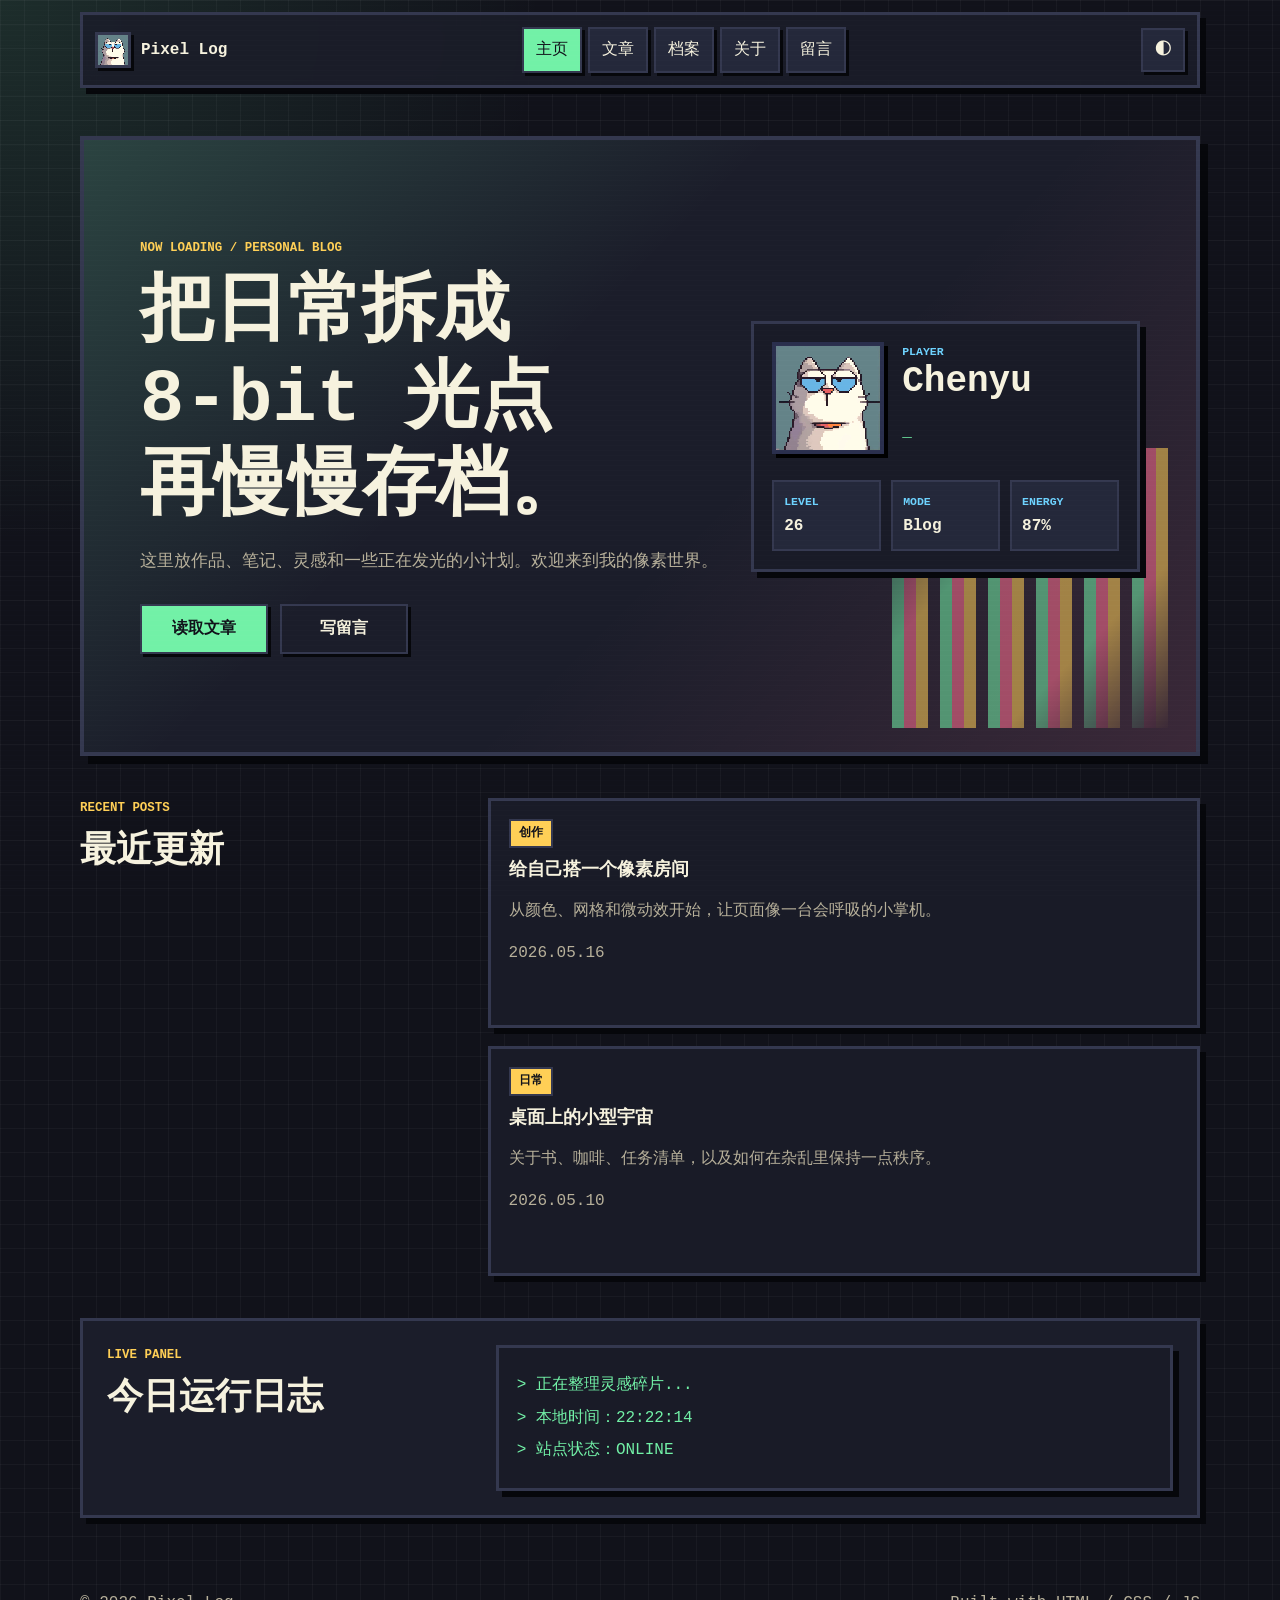
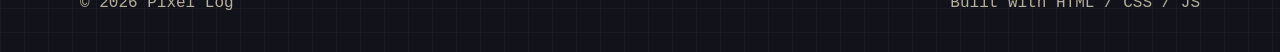
==== index.html @ 26601e98 "Initial pixel blog" ====
<!doctype html>
<html lang="zh-CN">
  <head>
    <meta charset="utf-8">
    <meta name="viewport" content="width=device-width, initial-scale=1">
    <title>Pixel Log | 个人博客</title>
    <meta name="description" content="一个像素风个人博客，记录日常、作品和碎片想法。">
    <link rel="icon" type="image/jpeg" href="assets/img/my.jpg">
    <link rel="apple-touch-icon" href="assets/img/my.jpg">
    <link rel="stylesheet" href="assets/css/style.css">
  </head>
  <body data-page="home">
    <div class="scanline" aria-hidden="true"></div>
    <header class="site-header">
      <a class="brand" href="index.html" aria-label="回到首页">
        <span class="brand-icon"><img src="assets/img/my.jpg" alt=""></span>
        <span>Pixel Log</span>
      </a>
      <nav class="main-nav" aria-label="主导航">
        <a href="index.html">主页</a>
        <a href="posts.html">文章</a>
        <a href="archive.html">档案</a>
        <a href="about.html">关于</a>
        <a href="guestbook.html">留言</a>
      </nav>
      <button class="icon-button" type="button" data-theme-toggle aria-label="切换主题" title="切换主题">◐</button>
    </header>

    <main>
      <section class="hero">
        <div class="pixel-grid" aria-hidden="true"></div>
        <div class="hero-copy">
          <p class="eyebrow">NOW LOADING / PERSONAL BLOG</p>
          <h1>把日常拆成<br><span class="no-break">8-bit 光点</span><br>再慢慢存档。</h1>
          <p class="lead">这里放作品、笔记、灵感和一些正在发光的小计划。欢迎来到我的像素世界。</p>
          <div class="hero-actions">
            <a class="button primary" href="posts.html">读取文章</a>
            <a class="button ghost" href="guestbook.html">写留言</a>
          </div>
        </div>
        <aside class="profile-terminal" aria-label="个人状态卡">
          <img class="avatar pixel-avatar" src="assets/img/my.jpg" alt="个人头像">
          <div>
            <p class="terminal-label">PLAYER</p>
            <h2>Chenyu</h2>
            <p class="typing" data-typing="写代码 / 做页面 / 记录生活 / 收集灵感"></p>
          </div>
          <dl class="status-grid">
            <div>
              <dt>LEVEL</dt>
              <dd>26</dd>
            </div>
            <div>
              <dt>MODE</dt>
              <dd>Blog</dd>
            </div>
            <div>
              <dt>ENERGY</dt>
              <dd><span data-energy>87</span>%</dd>
            </div>
          </dl>
        </aside>
      </section>

      <section class="section two-col">
        <div>
          <p class="eyebrow">RECENT POSTS</p>
          <h2>最近更新</h2>
        </div>
        <div class="post-list compact-list">
          <article class="post-card">
            <span class="post-tag">创作</span>
            <h3><a href="post-pixel-room.html">给自己搭一个像素房间</a></h3>
            <p>从颜色、网格和微动效开始，让页面像一台会呼吸的小掌机。</p>
            <time datetime="2026-05-16">2026.05.16</time>
          </article>
          <article class="post-card">
            <span class="post-tag">日常</span>
            <h3><a href="post-desk-notes.html">桌面上的小型宇宙</a></h3>
            <p>关于书、咖啡、任务清单，以及如何在杂乱里保持一点秩序。</p>
            <time datetime="2026-05-10">2026.05.10</time>
          </article>
        </div>
      </section>

      <section class="section console-strip">
        <div>
          <p class="eyebrow">LIVE PANEL</p>
          <h2>今日运行日志</h2>
        </div>
        <div class="console-box" aria-live="polite">
          <p><span>&gt;</span> <span data-rotator>正在整理灵感碎片...</span></p>
          <p><span>&gt;</span> 本地时间：<span data-clock>--:--:--</span></p>
          <p><span>&gt;</span> 站点状态：ONLINE</p>
        </div>
      </section>
    </main>

    <footer class="site-footer">
      <span>© 2026 Pixel Log</span>
      <span>Built with HTML / CSS / JS</span>
    </footer>

    <script src="assets/js/main.js" defer></script>
  </body>
</html>
---- assets/css/style.css ----
:root {
  color-scheme: dark;
  --bg: #11121a;
  --panel: #1b1d2a;
  --panel-2: #24283a;
  --text: #f6f2de;
  --muted: #b7b09a;
  --line: #34384f;
  --accent: #72f1a7;
  --accent-2: #ffcf56;
  --accent-3: #ff6f91;
  --accent-4: #6ed3ff;
  --shadow: #06070b;
  --max: 1120px;
}

:root[data-theme="light"] {
  color-scheme: light;
  --bg: #f5f0df;
  --panel: #fff8df;
  --panel-2: #ece4c7;
  --text: #17171f;
  --muted: #5d5a50;
  --line: #292c3d;
  --accent: #168f58;
  --accent-2: #c77b10;
  --accent-3: #d93f63;
  --accent-4: #1677a6;
  --shadow: #c8bd98;
}

* {
  box-sizing: border-box;
}

html {
  scroll-behavior: smooth;
}

body {
  min-height: 100vh;
  margin: 0;
  color: var(--text);
  font-family: "Courier New", "PingFang SC", "Microsoft YaHei", monospace;
  line-height: 1.65;
  background:
    linear-gradient(90deg, rgba(255, 255, 255, 0.035) 1px, transparent 1px),
    linear-gradient(rgba(255, 255, 255, 0.035) 1px, transparent 1px),
    radial-gradient(circle at top left, rgba(114, 241, 167, 0.12), transparent 34rem),
    var(--bg);
  background-size: 24px 24px, 24px 24px, auto, auto;
}

a {
  color: inherit;
  text-decoration: none;
}

a:hover {
  color: var(--accent);
}

img {
  display: block;
  max-width: 100%;
}

button,
input,
textarea {
  font: inherit;
}

::selection {
  color: #11121a;
  background: var(--accent);
}

.scanline {
  position: fixed;
  inset: 0;
  z-index: 20;
  pointer-events: none;
  background: repeating-linear-gradient(
    to bottom,
    rgba(255, 255, 255, 0.035),
    rgba(255, 255, 255, 0.035) 1px,
    transparent 1px,
    transparent 5px
  );
  mix-blend-mode: soft-light;
}

.site-header,
.site-footer,
main {
  width: min(var(--max), calc(100% - 32px));
  margin-inline: auto;
}

.site-header {
  position: sticky;
  top: 12px;
  z-index: 10;
  display: grid;
  grid-template-columns: auto 1fr auto;
  gap: 16px;
  align-items: center;
  min-height: 72px;
  margin-top: 12px;
  padding: 12px;
  border: 3px solid var(--line);
  background: color-mix(in srgb, var(--panel) 90%, transparent);
  box-shadow: 6px 6px 0 var(--shadow);
  backdrop-filter: blur(10px);
}

.brand,
.main-nav,
.hero-actions,
.tag-filters,
.site-footer {
  display: flex;
  align-items: center;
}

.brand {
  gap: 10px;
  font-weight: 900;
  letter-spacing: 0;
}

.brand-icon {
  width: 36px;
  height: 36px;
  overflow: hidden;
  border: 3px solid var(--line);
  background: var(--accent-2);
  box-shadow: 3px 3px 0 var(--shadow);
}

.brand-icon img,
.pixel-avatar {
  width: 100%;
  height: 100%;
  object-fit: cover;
  image-rendering: pixelated;
  filter: saturate(1.15) contrast(1.12);
}

.main-nav {
  justify-content: center;
  gap: 6px;
  flex-wrap: wrap;
}

.main-nav a,
.chip,
.button,
.icon-button,
.link-button {
  min-height: 40px;
  border: 2px solid var(--line);
  color: var(--text);
  background: var(--panel-2);
  box-shadow: 3px 3px 0 var(--shadow);
  cursor: pointer;
  transition: transform 120ms ease, box-shadow 120ms ease, background 120ms ease;
}

.main-nav a {
  display: inline-flex;
  align-items: center;
  padding: 8px 12px;
}

.main-nav a.is-active,
.chip.is-active {
  color: #11121a;
  background: var(--accent);
}

.main-nav a:hover,
.button:hover,
.icon-button:hover,
.chip:hover,
.link-button:hover {
  transform: translate(2px, 2px);
  box-shadow: 1px 1px 0 var(--shadow);
}

.icon-button {
  width: 44px;
  height: 44px;
  padding: 0;
  font-weight: 900;
}

main {
  padding-block: 48px;
}

.hero {
  position: relative;
  display: grid;
  grid-template-columns: minmax(0, 1.2fr) minmax(280px, 0.8fr);
  gap: 28px;
  align-items: stretch;
  min-height: min(620px, calc(100vh - 220px));
  padding: clamp(28px, 5vw, 56px);
  overflow: hidden;
  border: 4px solid var(--line);
  background:
    linear-gradient(135deg, rgba(114, 241, 167, 0.18), transparent 40%),
    linear-gradient(315deg, rgba(255, 111, 145, 0.14), transparent 42%),
    var(--panel);
  box-shadow: 8px 8px 0 var(--shadow);
}

.pixel-grid {
  position: absolute;
  inset: auto 24px 24px auto;
  width: min(280px, 40vw);
  aspect-ratio: 1;
  opacity: 0.55;
  background:
    linear-gradient(90deg, var(--accent) 12px, transparent 12px) 0 0 / 48px 48px,
    linear-gradient(90deg, var(--accent-2) 12px, transparent 12px) 24px 24px / 48px 48px,
    linear-gradient(90deg, var(--accent-3) 12px, transparent 12px) 12px 12px / 48px 48px;
  mask-image: linear-gradient(135deg, transparent, #000 35%, #000 70%, transparent);
}

.hero-copy,
.profile-terminal,
.page-title,
.article,
.article-comments,
.player-card,
.about-copy,
.guestbook,
.toolbar,
.console-strip {
  position: relative;
  z-index: 1;
}

.hero-copy {
  align-self: center;
}

.eyebrow {
  margin: 0 0 12px;
  color: var(--accent-2);
  font-size: 0.78rem;
  font-weight: 900;
  letter-spacing: 0;
  text-transform: uppercase;
}

h1,
h2,
h3,
p {
  overflow-wrap: anywhere;
}

h1,
h2,
h3 {
  margin: 0;
  line-height: 1.18;
}

h1 {
  max-width: 12ch;
  font-size: clamp(2.25rem, 6.5vw, 4.6rem);
}

.page-title h1,
.article h1 {
  max-width: 16ch;
}

h2 {
  font-size: clamp(1.5rem, 3vw, 2.25rem);
}

h3 {
  font-size: 1.15rem;
}

.lead,
.page-title p,
.article > p,
.about-copy p {
  color: var(--muted);
  font-size: 1.05rem;
}

.no-break {
  white-space: nowrap;
}

.hero-actions {
  gap: 12px;
  flex-wrap: wrap;
  margin-top: 28px;
}

.button {
  display: inline-flex;
  align-items: center;
  justify-content: center;
  min-width: 128px;
  padding: 10px 16px;
  font-weight: 900;
}

.button.primary {
  color: #11121a;
  background: var(--accent);
}

.button.ghost {
  background: transparent;
}

.profile-terminal,
.player-card,
.about-copy,
.article,
.article-comments,
.message-form,
.message-item,
.post-card,
.console-box,
.toolbar,
.guestbook {
  border: 3px solid var(--line);
  background: color-mix(in srgb, var(--panel) 94%, black);
  box-shadow: 6px 6px 0 var(--shadow);
}

.profile-terminal {
  display: grid;
  grid-template-columns: 112px 1fr;
  gap: 18px;
  align-self: center;
  padding: 18px;
}

.avatar {
  width: 112px;
  height: 112px;
  border: 4px solid var(--line);
  background: var(--accent-2);
  box-shadow: 4px 4px 0 var(--shadow);
}

.avatar.large {
  width: 160px;
  height: 160px;
  margin-inline: auto;
}

.terminal-label,
.status-grid dt,
.search-box span,
.message-form span {
  margin: 0;
  color: var(--accent-4);
  font-size: 0.72rem;
  font-weight: 900;
  text-transform: uppercase;
}

.typing::after {
  content: "_";
  color: var(--accent);
  animation: blink 1s steps(2, end) infinite;
}

.status-grid {
  grid-column: 1 / -1;
  display: grid;
  grid-template-columns: repeat(3, 1fr);
  gap: 10px;
  margin: 0;
}

.status-grid div {
  padding: 10px;
  border: 2px solid var(--line);
  background: var(--panel-2);
}

.status-grid dd {
  margin: 2px 0 0;
  font-weight: 900;
}

.section {
  margin-top: 42px;
}

.two-col,
.console-strip,
.about-layout,
.guestbook {
  display: grid;
  grid-template-columns: minmax(220px, 0.7fr) minmax(0, 1.3fr);
  gap: 24px;
}

.post-list,
.post-grid {
  display: grid;
  gap: 18px;
}

.post-grid {
  grid-template-columns: repeat(3, minmax(0, 1fr));
}

.post-card {
  min-height: 230px;
  padding: 18px;
}

.post-card h2,
.post-card h3 {
  margin-block: 12px;
}

.post-card p,
.post-card time,
.article-meta {
  color: var(--muted);
}

.post-tag {
  display: inline-flex;
  min-height: 28px;
  align-items: center;
  padding: 2px 8px;
  border: 2px solid var(--line);
  color: #11121a;
  background: var(--accent-2);
  font-size: 0.78rem;
  font-weight: 900;
}

.console-strip {
  align-items: start;
  padding: 24px;
  border: 3px solid var(--line);
  background: var(--panel);
  box-shadow: 6px 6px 0 var(--shadow);
}

.console-box {
  padding: 18px;
  color: var(--accent);
}

.console-box p {
  margin: 6px 0;
}

.page-title {
  margin-bottom: 28px;
}

.page-title h1 {
  margin-bottom: 12px;
}

.toolbar {
  display: grid;
  grid-template-columns: minmax(220px, 1fr) auto;
  gap: 16px;
  align-items: end;
  margin-bottom: 24px;
  padding: 16px;
}

.search-box,
.message-form label {
  display: grid;
  gap: 8px;
}

input,
textarea {
  width: 100%;
  border: 2px solid var(--line);
  color: var(--text);
  background: var(--bg);
  outline: 0;
}

input {
  min-height: 44px;
  padding: 10px 12px;
}

textarea {
  min-height: 132px;
  resize: vertical;
  padding: 12px;
}

input:focus,
textarea:focus {
  border-color: var(--accent);
  box-shadow: 0 0 0 3px color-mix(in srgb, var(--accent) 30%, transparent);
}

.tag-filters {
  gap: 10px;
  flex-wrap: wrap;
}

.chip {
  min-width: 64px;
  padding: 8px 12px;
  font-weight: 900;
}

.empty-state {
  padding: 18px;
  border: 3px dashed var(--line);
  color: var(--muted);
}

.timeline {
  display: grid;
  gap: 18px;
}

.timeline article {
  position: relative;
  padding: 18px 18px 18px 34px;
  border-left: 6px solid var(--accent);
  background: color-mix(in srgb, var(--panel) 92%, transparent);
  box-shadow: 5px 5px 0 var(--shadow);
}

.timeline article::before {
  content: "";
  position: absolute;
  left: -14px;
  top: 24px;
  width: 18px;
  height: 18px;
  border: 3px solid var(--line);
  background: var(--accent-3);
}

.timeline time {
  color: var(--accent-2);
  font-weight: 900;
}

.progress-track {
  position: sticky;
  top: 98px;
  z-index: 5;
  height: 10px;
  margin-bottom: 24px;
  border: 2px solid var(--line);
  background: var(--panel-2);
}

.progress-track span {
  display: block;
  width: 0;
  height: 100%;
  background: linear-gradient(90deg, var(--accent), var(--accent-2), var(--accent-3));
}

.about-layout {
  align-items: start;
}

.player-card,
.about-copy {
  padding: 24px;
}

.player-card {
  text-align: center;
}

.meter {
  height: 18px;
  margin-top: 20px;
  border: 2px solid var(--line);
  background: var(--bg);
}

.meter span {
  display: block;
  height: 100%;
  background: repeating-linear-gradient(90deg, var(--accent), var(--accent) 12px, var(--accent-2) 12px, var(--accent-2) 24px);
}

.inventory {
  display: grid;
  gap: 12px;
  margin: 24px 0;
}

.inventory div {
  display: grid;
  grid-template-columns: 92px 1fr;
  gap: 12px;
  padding: 12px;
  border: 2px solid var(--line);
  background: var(--panel-2);
}

.inventory strong {
  color: var(--accent);
}

.guestbook {
  align-items: start;
  padding: 18px;
}

.message-form {
  display: grid;
  gap: 14px;
  padding: 18px;
}

.message-form.small {
  margin-bottom: 18px;
}

.message-list {
  display: grid;
  gap: 12px;
}

.message-item {
  padding: 14px;
}

.message-item strong {
  color: var(--accent);
}

.message-item time {
  display: block;
  color: var(--muted);
  font-size: 0.78rem;
}

.article-shell {
  max-width: 820px;
}

.article,
.article-comments {
  padding: clamp(20px, 4vw, 36px);
}

.article h1 {
  margin-bottom: 10px;
  font-size: clamp(2rem, 5vw, 4.25rem);
}

.article h2 {
  margin-top: 32px;
}

.article code {
  padding: 2px 6px;
  border: 1px solid var(--line);
  color: var(--accent);
  background: var(--bg);
}

.article-comments {
  margin-top: 28px;
}

.site-footer {
  justify-content: space-between;
  gap: 16px;
  flex-wrap: wrap;
  padding-block: 24px 36px;
  color: var(--muted);
}

.link-button {
  min-height: auto;
  padding: 0;
  border: 0;
  color: inherit;
  background: transparent;
  box-shadow: none;
}

.pixel-spark {
  position: fixed;
  z-index: 15;
  width: 8px;
  height: 8px;
  pointer-events: none;
  background: var(--accent);
  animation: spark 620ms steps(4, end) forwards;
}

@keyframes blink {
  50% {
    opacity: 0;
  }
}

@keyframes spark {
  to {
    opacity: 0;
    transform: translateY(-20px) scale(0.2);
  }
}

@media (max-width: 900px) {
  .site-header,
  .hero,
  .two-col,
  .console-strip,
  .about-layout,
  .guestbook,
  .toolbar {
    grid-template-columns: 1fr;
  }

  .site-header {
    position: static;
  }

  .main-nav {
    justify-content: start;
  }

  .post-grid {
    grid-template-columns: 1fr;
  }

  .profile-terminal {
    grid-template-columns: 88px 1fr;
  }

  .avatar {
    width: 88px;
    height: 88px;
  }
}

@media (max-width: 560px) {
  .site-header,
  .site-footer,
  main {
    width: min(100% - 20px, var(--max));
  }

  .hero {
    min-height: auto;
    padding: 22px;
  }

  .main-nav a {
    flex: 1 1 calc(33.333% - 6px);
    justify-content: center;
    padding-inline: 8px;
  }

  .hero-actions .button {
    width: 100%;
  }

  .status-grid {
    grid-template-columns: 1fr;
  }

  .profile-terminal {
    grid-template-columns: 1fr;
  }

  .inventory div {
    grid-template-columns: 1fr;
  }
}

@media (prefers-reduced-motion: reduce) {
  *,
  *::before,
  *::after {
    scroll-behavior: auto !important;
    animation-duration: 1ms !important;
    transition-duration: 1ms !important;
  }
}
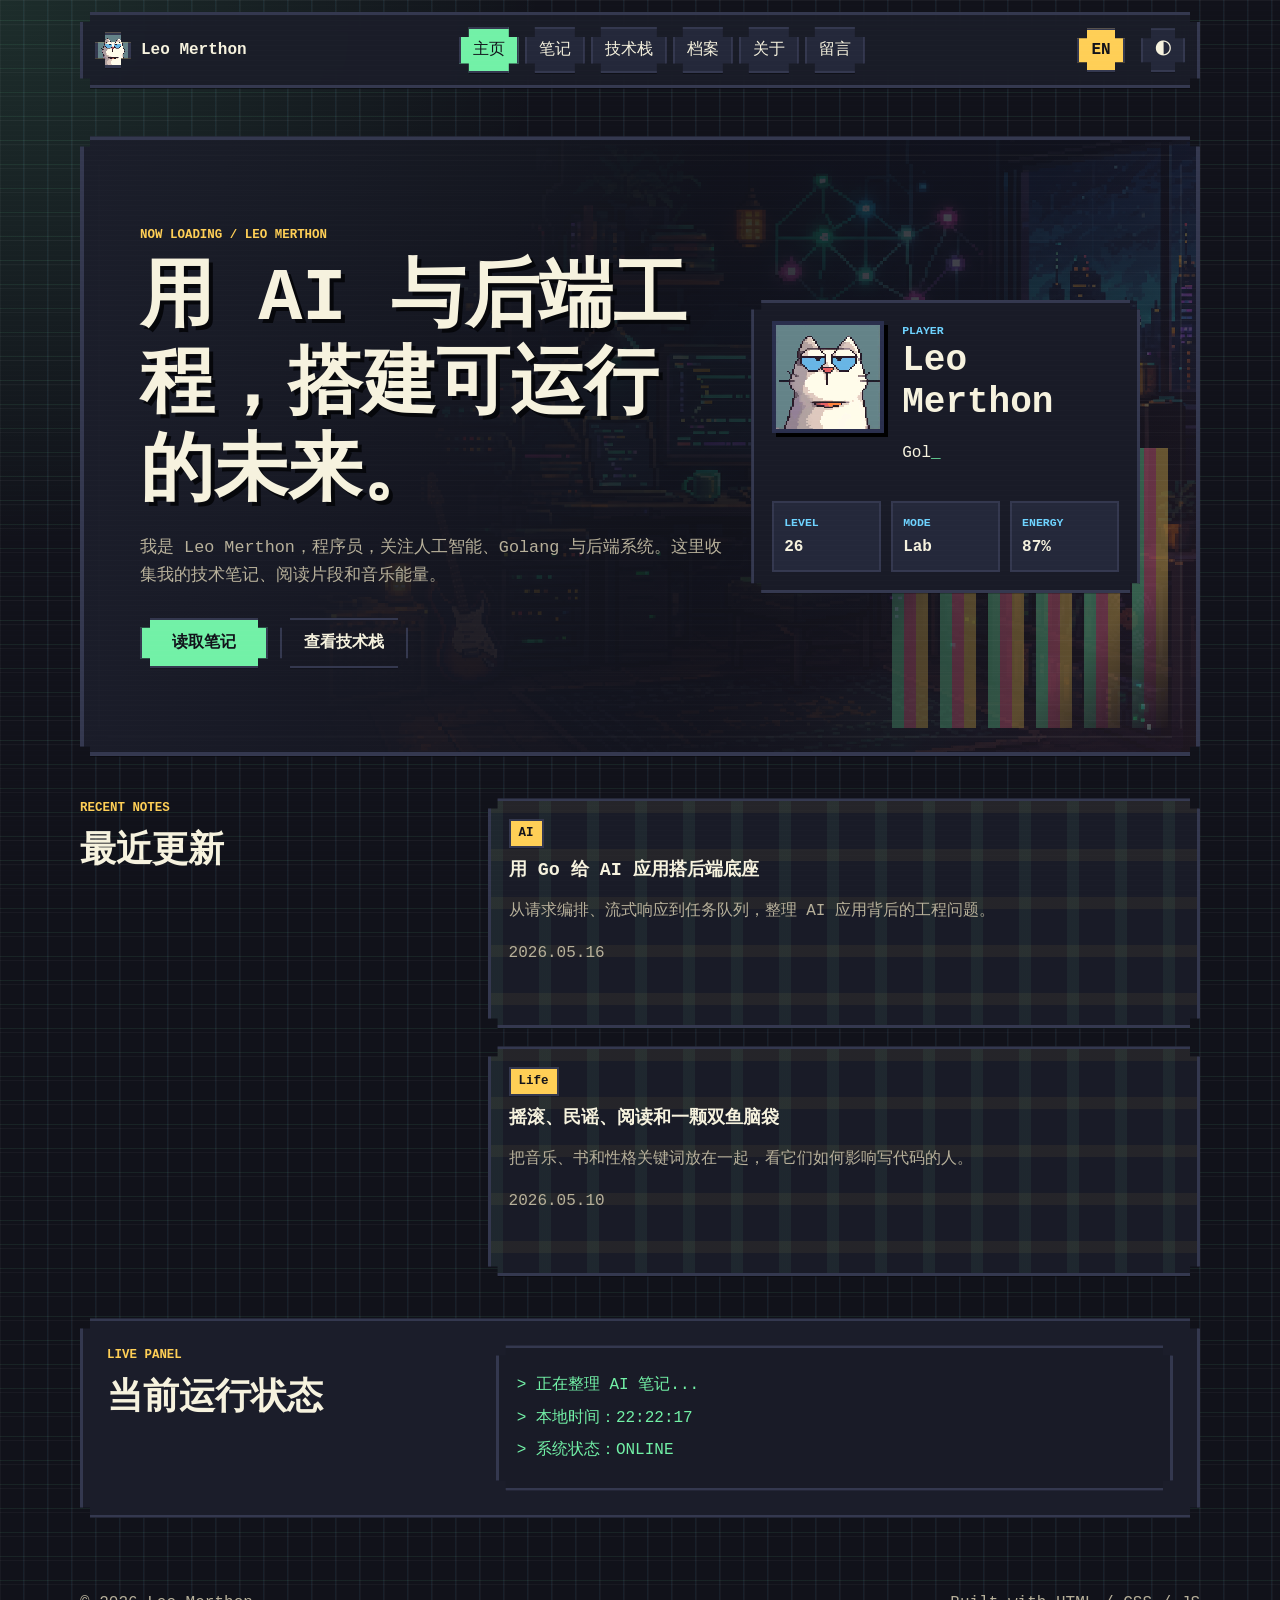
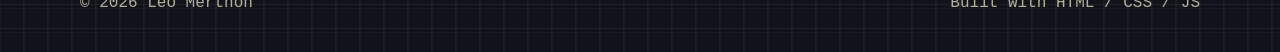
==== commit 7add0ffe: "Refine Leo Merthon pixel site" ====
--- a/index.html
+++ b/index.html
@@ -3,8 +3,8 @@
   <head>
     <meta charset="utf-8">
     <meta name="viewport" content="width=device-width, initial-scale=1">
-    <title>Pixel Log | 个人博客</title>
-    <meta name="description" content="一个像素风个人博客，记录日常、作品和碎片想法。">
+    <title>Leo Merthon | AI Backend Engineer</title>
+    <meta name="description" content="Leo Merthon 的像素风个人网站，记录 AI、Golang、后端工程、阅读和音乐。">
     <link rel="icon" type="image/jpeg" href="assets/img/my.jpg">
     <link rel="apple-touch-icon" href="assets/img/my.jpg">
     <link rel="stylesheet" href="assets/css/style.css">
@@ -14,36 +14,39 @@
     <header class="site-header">
       <a class="brand" href="index.html" aria-label="回到首页">
         <span class="brand-icon"><img src="assets/img/my.jpg" alt=""></span>
-        <span>Pixel Log</span>
+        <span>Leo Merthon</span>
       </a>
       <nav class="main-nav" aria-label="主导航">
-        <a href="index.html">主页</a>
-        <a href="posts.html">文章</a>
-        <a href="archive.html">档案</a>
-        <a href="about.html">关于</a>
-        <a href="guestbook.html">留言</a>
+        <a href="index.html" data-i18n="nav.home">主页</a>
+        <a href="posts.html" data-i18n="nav.notes">笔记</a>
+        <a href="stack.html" data-i18n="nav.stack">技术栈</a>
+        <a href="archive.html" data-i18n="nav.archive">档案</a>
+        <a href="about.html" data-i18n="nav.about">关于</a>
+        <a href="guestbook.html" data-i18n="nav.guestbook">留言</a>
       </nav>
+      <button class="lang-button" type="button" data-lang-toggle aria-label="Switch language">EN</button>
       <button class="icon-button" type="button" data-theme-toggle aria-label="切换主题" title="切换主题">◐</button>
     </header>
 
     <main>
       <section class="hero">
+        <img class="hero-art" src="assets/img/leo-pixel-lab.png" alt="" aria-hidden="true">
         <div class="pixel-grid" aria-hidden="true"></div>
         <div class="hero-copy">
-          <p class="eyebrow">NOW LOADING / PERSONAL BLOG</p>
-          <h1>把日常拆成<br><span class="no-break">8-bit 光点</span><br>再慢慢存档。</h1>
-          <p class="lead">这里放作品、笔记、灵感和一些正在发光的小计划。欢迎来到我的像素世界。</p>
+          <p class="eyebrow" data-i18n="home.eyebrow">NOW LOADING / LEO MERTHON</p>
+          <h1 data-i18n="home.title">用 AI 与后端工程，搭建可运行的未来。</h1>
+          <p class="lead" data-i18n="home.lead">我是 Leo Merthon，程序员，关注人工智能、Golang 与后端系统。这里收集我的技术笔记、阅读片段和音乐能量。</p>
           <div class="hero-actions">
-            <a class="button primary" href="posts.html">读取文章</a>
-            <a class="button ghost" href="guestbook.html">写留言</a>
+            <a class="button primary" href="posts.html" data-i18n="home.ctaNotes">读取笔记</a>
+            <a class="button ghost" href="stack.html" data-i18n="home.ctaStack">查看技术栈</a>
           </div>
         </div>
         <aside class="profile-terminal" aria-label="个人状态卡">
           <img class="avatar pixel-avatar" src="assets/img/my.jpg" alt="个人头像">
           <div>
-            <p class="terminal-label">PLAYER</p>
-            <h2>Chenyu</h2>
-            <p class="typing" data-typing="写代码 / 做页面 / 记录生活 / 收集灵感"></p>
+            <p class="terminal-label" data-i18n="home.player">PLAYER</p>
+            <h2>Leo Merthon</h2>
+            <p class="typing" data-typing="AI Engineering / Golang / Backend Systems / Rock & Folk" data-i18n-typing="home.typing"></p>
           </div>
           <dl class="status-grid">
             <div>
@@ -52,7 +55,7 @@
             </div>
             <div>
               <dt>MODE</dt>
-              <dd>Blog</dd>
+              <dd>Lab</dd>
             </div>
             <div>
               <dt>ENERGY</dt>
@@ -64,20 +67,20 @@
 
       <section class="section two-col">
         <div>
-          <p class="eyebrow">RECENT POSTS</p>
-          <h2>最近更新</h2>
+          <p class="eyebrow" data-i18n="home.recentEyebrow">RECENT NOTES</p>
+          <h2 data-i18n="home.recentTitle">最近更新</h2>
         </div>
         <div class="post-list compact-list">
           <article class="post-card">
-            <span class="post-tag">创作</span>
-            <h3><a href="post-pixel-room.html">给自己搭一个像素房间</a></h3>
-            <p>从颜色、网格和微动效开始，让页面像一台会呼吸的小掌机。</p>
+            <span class="post-tag" data-i18n="tag.ai">AI</span>
+            <h3><a href="post-pixel-room.html" data-i18n="post.ai.title">用 Go 给 AI 应用搭后端底座</a></h3>
+            <p data-i18n="post.ai.excerpt">从请求编排、流式响应到任务队列，整理 AI 应用背后的工程问题。</p>
             <time datetime="2026-05-16">2026.05.16</time>
           </article>
           <article class="post-card">
-            <span class="post-tag">日常</span>
-            <h3><a href="post-desk-notes.html">桌面上的小型宇宙</a></h3>
-            <p>关于书、咖啡、任务清单，以及如何在杂乱里保持一点秩序。</p>
+            <span class="post-tag" data-i18n="tag.life">Life</span>
+            <h3><a href="post-desk-notes.html" data-i18n="post.life.title">摇滚、民谣、阅读和一颗双鱼脑袋</a></h3>
+            <p data-i18n="post.life.excerpt">把音乐、书和性格关键词放在一起，看它们如何影响写代码的人。</p>
             <time datetime="2026-05-10">2026.05.10</time>
           </article>
         </div>
@@ -85,19 +88,19 @@
 
       <section class="section console-strip">
         <div>
-          <p class="eyebrow">LIVE PANEL</p>
-          <h2>今日运行日志</h2>
+          <p class="eyebrow" data-i18n="home.liveEyebrow">LIVE PANEL</p>
+          <h2 data-i18n="home.liveTitle">当前运行状态</h2>
         </div>
         <div class="console-box" aria-live="polite">
-          <p><span>&gt;</span> <span data-rotator>正在整理灵感碎片...</span></p>
-          <p><span>&gt;</span> 本地时间：<span data-clock>--:--:--</span></p>
-          <p><span>&gt;</span> 站点状态：ONLINE</p>
+          <p><span>&gt;</span> <span data-rotator data-i18n-rotator="home.rotator">正在整理 AI 笔记...</span></p>
+          <p><span>&gt;</span> <span data-i18n="home.localTime">本地时间</span>：<span data-clock>--:--:--</span></p>
+          <p><span>&gt;</span> <span data-i18n="home.siteStatus">系统状态：ONLINE</span></p>
         </div>
       </section>
     </main>
 
     <footer class="site-footer">
-      <span>© 2026 Pixel Log</span>
+      <span>© 2026 Leo Merthon</span>
       <span>Built with HTML / CSS / JS</span>
     </footer>
 
--- a/assets/css/style.css
+++ b/assets/css/style.css
@@ -12,6 +12,7 @@
   --accent-4: #6ed3ff;
   --shadow: #06070b;
   --max: 1120px;
+  --pixel-cut: polygon(0 10px, 10px 10px, 10px 0, calc(100% - 10px) 0, calc(100% - 10px) 10px, 100% 10px, 100% calc(100% - 10px), calc(100% - 10px) calc(100% - 10px), calc(100% - 10px) 100%, 10px 100%, 10px calc(100% - 10px), 0 calc(100% - 10px));
 }
 
 :root[data-theme="light"] {
@@ -44,11 +45,13 @@
   font-family: "Courier New", "PingFang SC", "Microsoft YaHei", monospace;
   line-height: 1.65;
   background:
+    repeating-linear-gradient(0deg, transparent 0 23px, rgba(114, 241, 167, 0.08) 23px 24px),
+    repeating-linear-gradient(90deg, transparent 0 23px, rgba(110, 211, 255, 0.07) 23px 24px),
     linear-gradient(90deg, rgba(255, 255, 255, 0.035) 1px, transparent 1px),
     linear-gradient(rgba(255, 255, 255, 0.035) 1px, transparent 1px),
     radial-gradient(circle at top left, rgba(114, 241, 167, 0.12), transparent 34rem),
     var(--bg);
-  background-size: 24px 24px, 24px 24px, auto, auto;
+  background-size: auto, auto, 24px 24px, 24px 24px, auto, auto;
 }
 
 a {
@@ -103,7 +106,7 @@
   top: 12px;
   z-index: 10;
   display: grid;
-  grid-template-columns: auto 1fr auto;
+  grid-template-columns: auto 1fr auto auto;
   gap: 16px;
   align-items: center;
   min-height: 72px;
@@ -113,6 +116,7 @@
   background: color-mix(in srgb, var(--panel) 90%, transparent);
   box-shadow: 6px 6px 0 var(--shadow);
   backdrop-filter: blur(10px);
+  clip-path: var(--pixel-cut);
 }
 
 .brand,
@@ -137,6 +141,7 @@
   border: 3px solid var(--line);
   background: var(--accent-2);
   box-shadow: 3px 3px 0 var(--shadow);
+  clip-path: var(--pixel-cut);
 }
 
 .brand-icon img,
@@ -158,6 +163,7 @@
 .chip,
 .button,
 .icon-button,
+.lang-button,
 .link-button {
   min-height: 40px;
   border: 2px solid var(--line);
@@ -166,6 +172,7 @@
   box-shadow: 3px 3px 0 var(--shadow);
   cursor: pointer;
   transition: transform 120ms ease, box-shadow 120ms ease, background 120ms ease;
+  clip-path: var(--pixel-cut);
 }
 
 .main-nav a {
@@ -193,6 +200,15 @@
   width: 44px;
   height: 44px;
   padding: 0;
+  font-weight: 900;
+}
+
+.lang-button {
+  min-width: 48px;
+  height: 44px;
+  padding: 0 10px;
+  color: #11121a;
+  background: var(--accent-2);
   font-weight: 900;
 }
 
@@ -215,6 +231,40 @@
     linear-gradient(315deg, rgba(255, 111, 145, 0.14), transparent 42%),
     var(--panel);
   box-shadow: 8px 8px 0 var(--shadow);
+  clip-path: var(--pixel-cut);
+}
+
+.hero::before {
+  content: "";
+  position: absolute;
+  inset: 14px;
+  z-index: 0;
+  border: 2px solid rgba(246, 242, 222, 0.12);
+  pointer-events: none;
+  clip-path: var(--pixel-cut);
+}
+
+.hero-art {
+  position: absolute;
+  inset: 0;
+  z-index: 0;
+  width: 100%;
+  height: 100%;
+  object-fit: cover;
+  image-rendering: pixelated;
+  opacity: 0.38;
+  filter: saturate(1.15) contrast(1.08);
+}
+
+.hero::after {
+  content: "";
+  position: absolute;
+  inset: 0;
+  z-index: 0;
+  background:
+    linear-gradient(90deg, color-mix(in srgb, var(--panel) 94%, transparent), rgba(17, 18, 26, 0.7) 55%, rgba(17, 18, 26, 0.35)),
+    repeating-linear-gradient(0deg, transparent 0 15px, rgba(255, 255, 255, 0.045) 15px 16px);
+  pointer-events: none;
 }
 
 .pixel-grid {
@@ -241,7 +291,7 @@
 .toolbar,
 .console-strip {
   position: relative;
-  z-index: 1;
+  z-index: 2;
 }
 
 .hero-copy {
@@ -272,8 +322,14 @@
 }
 
 h1 {
-  max-width: 12ch;
+  max-width: 13ch;
   font-size: clamp(2.25rem, 6.5vw, 4.6rem);
+  text-shadow: 4px 4px 0 var(--shadow);
+}
+
+html[lang="en"] h1 {
+  max-width: 17ch;
+  font-size: clamp(2rem, 5vw, 3.75rem);
 }
 
 .page-title h1,
@@ -335,10 +391,12 @@
 .post-card,
 .console-box,
 .toolbar,
-.guestbook {
+.guestbook,
+.skill-card {
   border: 3px solid var(--line);
   background: color-mix(in srgb, var(--panel) 94%, black);
   box-shadow: 6px 6px 0 var(--shadow);
+  clip-path: var(--pixel-cut);
 }
 
 .profile-terminal {
@@ -425,6 +483,10 @@
 .post-card {
   min-height: 230px;
   padding: 18px;
+  background-image:
+    linear-gradient(90deg, rgba(114, 241, 167, 0.06) 12px, transparent 12px),
+    linear-gradient(rgba(255, 207, 86, 0.05) 12px, transparent 12px);
+  background-size: 48px 48px;
 }
 
 .post-card h2,
@@ -456,6 +518,7 @@
   border: 3px solid var(--line);
   background: var(--panel);
   box-shadow: 6px 6px 0 var(--shadow);
+  clip-path: var(--pixel-cut);
 }
 
 .console-box {
@@ -544,6 +607,7 @@
   border-left: 6px solid var(--accent);
   background: color-mix(in srgb, var(--panel) 92%, transparent);
   box-shadow: 5px 5px 0 var(--shadow);
+  clip-path: var(--pixel-cut);
 }
 
 .timeline article::before {
@@ -629,6 +693,36 @@
   padding: 18px;
 }
 
+.skill-grid {
+  display: grid;
+  grid-template-columns: repeat(4, minmax(0, 1fr));
+  gap: 18px;
+}
+
+.skill-card {
+  min-height: 260px;
+  padding: 20px;
+}
+
+.primary-skill {
+  grid-column: span 2;
+}
+
+.skill-icon {
+  display: inline-grid;
+  place-items: center;
+  width: 64px;
+  height: 64px;
+  margin-bottom: 18px;
+  border: 3px solid var(--line);
+  color: #11121a;
+  background: var(--accent);
+  box-shadow: 4px 4px 0 var(--shadow);
+  font-size: 1.1rem;
+  font-weight: 900;
+  clip-path: var(--pixel-cut);
+}
+
 .message-form {
   display: grid;
   gap: 14px;
@@ -746,8 +840,19 @@
     justify-content: start;
   }
 
+  .lang-button,
+  .icon-button {
+    justify-self: start;
+  }
+
   .post-grid {
     grid-template-columns: 1fr;
+  }
+
+  .skill-grid,
+  .primary-skill {
+    grid-template-columns: 1fr;
+    grid-column: auto;
   }
 
   .profile-terminal {
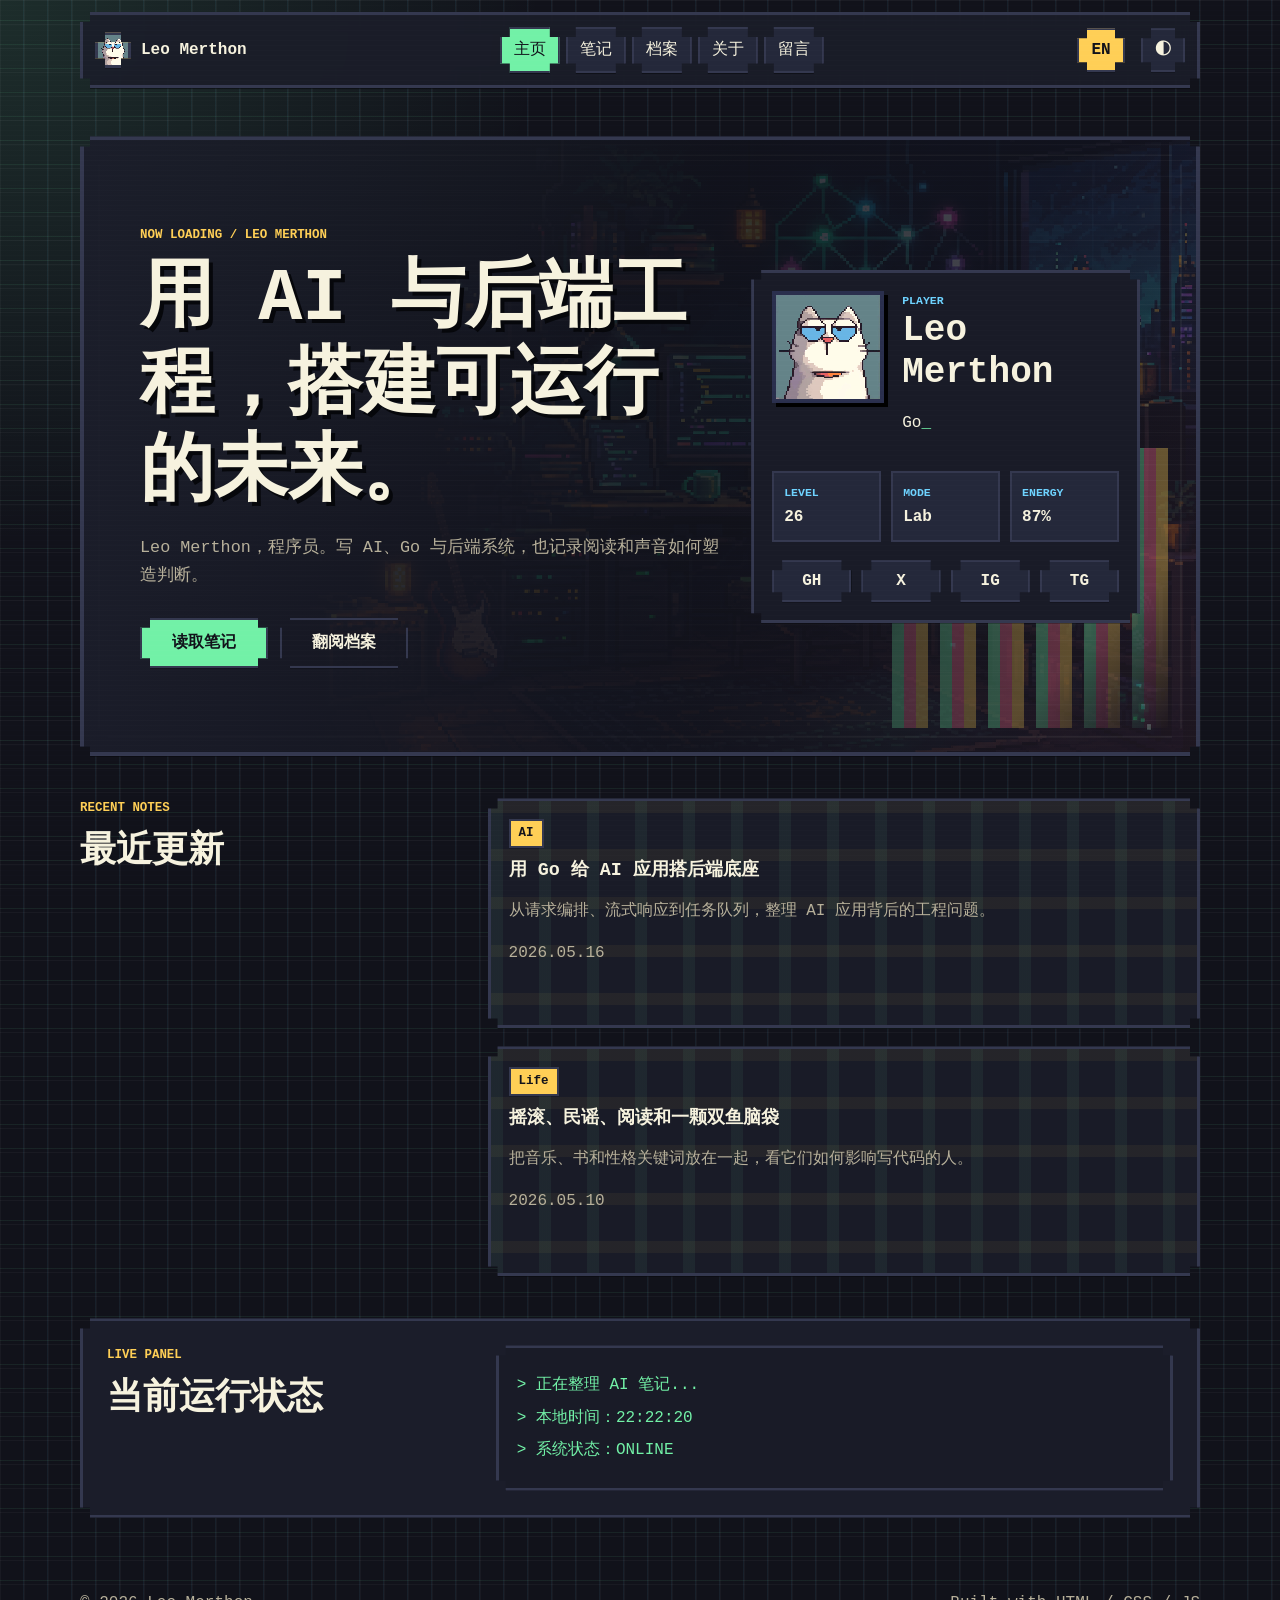
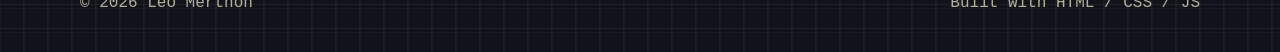
==== commit 5cddafa3: "Simplify navigation and add social links" ====
--- a/index.html
+++ b/index.html
@@ -19,7 +19,6 @@
       <nav class="main-nav" aria-label="主导航">
         <a href="index.html" data-i18n="nav.home">主页</a>
         <a href="posts.html" data-i18n="nav.notes">笔记</a>
-        <a href="stack.html" data-i18n="nav.stack">技术栈</a>
         <a href="archive.html" data-i18n="nav.archive">档案</a>
         <a href="about.html" data-i18n="nav.about">关于</a>
         <a href="guestbook.html" data-i18n="nav.guestbook">留言</a>
@@ -35,10 +34,10 @@
         <div class="hero-copy">
           <p class="eyebrow" data-i18n="home.eyebrow">NOW LOADING / LEO MERTHON</p>
           <h1 data-i18n="home.title">用 AI 与后端工程，搭建可运行的未来。</h1>
-          <p class="lead" data-i18n="home.lead">我是 Leo Merthon，程序员，关注人工智能、Golang 与后端系统。这里收集我的技术笔记、阅读片段和音乐能量。</p>
+          <p class="lead" data-i18n="home.lead">Leo Merthon，程序员。写 AI、Go 与后端系统，也记录阅读和声音如何塑造判断。</p>
           <div class="hero-actions">
             <a class="button primary" href="posts.html" data-i18n="home.ctaNotes">读取笔记</a>
-            <a class="button ghost" href="stack.html" data-i18n="home.ctaStack">查看技术栈</a>
+            <a class="button ghost" href="archive.html" data-i18n="home.ctaArchive">翻阅档案</a>
           </div>
         </div>
         <aside class="profile-terminal" aria-label="个人状态卡">
@@ -62,6 +61,12 @@
               <dd><span data-energy>87</span>%</dd>
             </div>
           </dl>
+          <nav class="social-dock" aria-label="Social links">
+            <a href="#" aria-label="GitHub">GH</a>
+            <a href="#" aria-label="X">X</a>
+            <a href="#" aria-label="Instagram">IG</a>
+            <a href="#" aria-label="Telegram">TG</a>
+          </nav>
         </aside>
       </section>
 
--- a/assets/css/style.css
+++ b/assets/css/style.css
@@ -391,8 +391,7 @@
 .post-card,
 .console-box,
 .toolbar,
-.guestbook,
-.skill-card {
+.guestbook {
   border: 3px solid var(--line);
   background: color-mix(in srgb, var(--panel) 94%, black);
   box-shadow: 6px 6px 0 var(--shadow);
@@ -444,6 +443,33 @@
   grid-template-columns: repeat(3, 1fr);
   gap: 10px;
   margin: 0;
+}
+
+.social-dock {
+  grid-column: 1 / -1;
+  display: grid;
+  grid-template-columns: repeat(4, minmax(0, 1fr));
+  gap: 10px;
+}
+
+.social-dock a {
+  display: grid;
+  place-items: center;
+  min-height: 42px;
+  border: 2px solid var(--line);
+  color: var(--text);
+  background: var(--panel-2);
+  box-shadow: 3px 3px 0 var(--shadow);
+  font-weight: 900;
+  clip-path: var(--pixel-cut);
+  transition: transform 120ms ease, box-shadow 120ms ease, background 120ms ease;
+}
+
+.social-dock a:hover {
+  color: #11121a;
+  background: var(--accent-2);
+  transform: translate(2px, 2px);
+  box-shadow: 1px 1px 0 var(--shadow);
 }
 
 .status-grid div {
@@ -693,36 +719,6 @@
   padding: 18px;
 }
 
-.skill-grid {
-  display: grid;
-  grid-template-columns: repeat(4, minmax(0, 1fr));
-  gap: 18px;
-}
-
-.skill-card {
-  min-height: 260px;
-  padding: 20px;
-}
-
-.primary-skill {
-  grid-column: span 2;
-}
-
-.skill-icon {
-  display: inline-grid;
-  place-items: center;
-  width: 64px;
-  height: 64px;
-  margin-bottom: 18px;
-  border: 3px solid var(--line);
-  color: #11121a;
-  background: var(--accent);
-  box-shadow: 4px 4px 0 var(--shadow);
-  font-size: 1.1rem;
-  font-weight: 900;
-  clip-path: var(--pixel-cut);
-}
-
 .message-form {
   display: grid;
   gap: 14px;
@@ -849,12 +845,6 @@
     grid-template-columns: 1fr;
   }
 
-  .skill-grid,
-  .primary-skill {
-    grid-template-columns: 1fr;
-    grid-column: auto;
-  }
-
   .profile-terminal {
     grid-template-columns: 88px 1fr;
   }
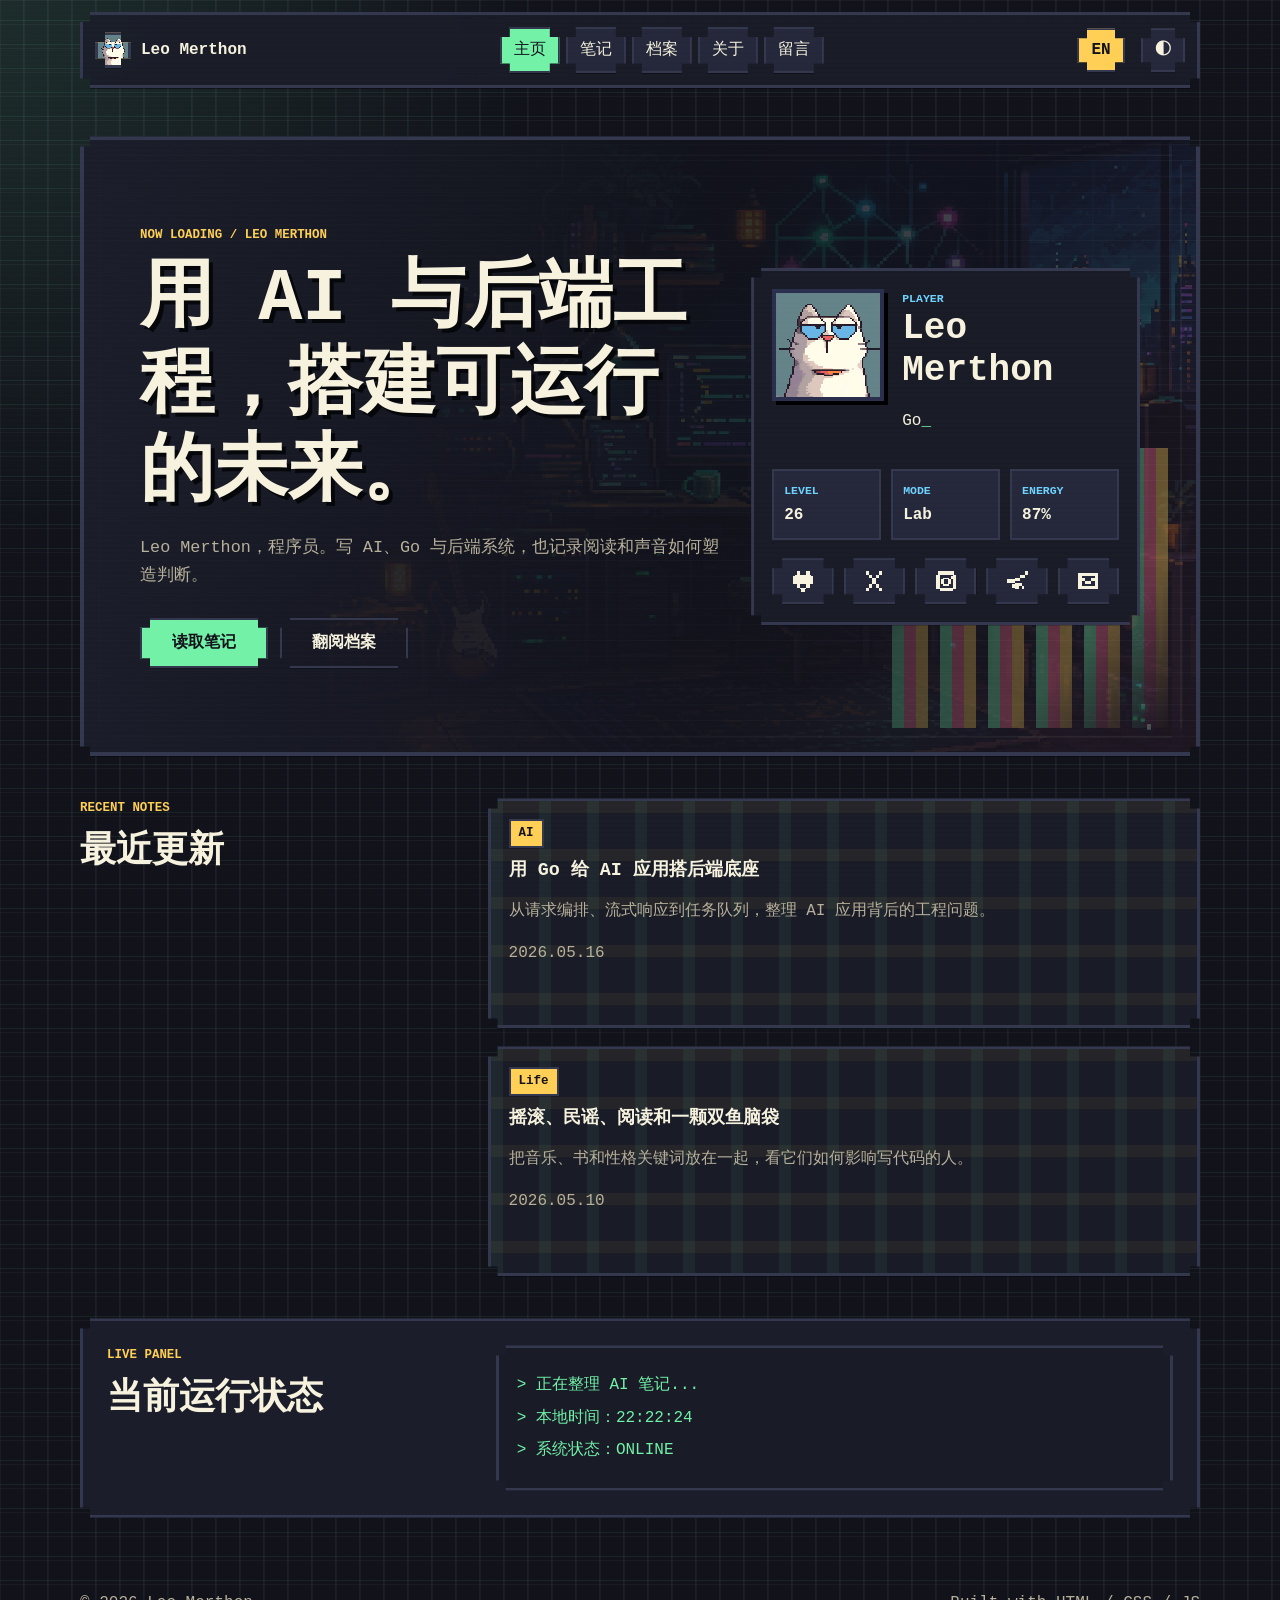
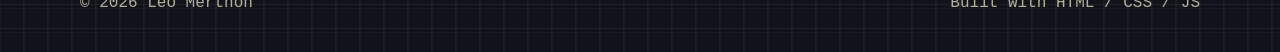
==== commit c12afab6: "Add pixel social icons" ====
--- a/index.html
+++ b/index.html
@@ -62,10 +62,31 @@
             </div>
           </dl>
           <nav class="social-dock" aria-label="Social links">
-            <a href="#" aria-label="GitHub">GH</a>
-            <a href="#" aria-label="X">X</a>
-            <a href="#" aria-label="Instagram">IG</a>
-            <a href="#" aria-label="Telegram">TG</a>
+            <a href="#" aria-label="GitHub">
+              <svg class="pixel-icon" viewBox="0 0 16 16" aria-hidden="true">
+                <path d="M4 2h2v2H4zM10 2h2v2h-2zM3 4h10v1H3zM2 5h12v5H2zM4 10h2v2H4zM10 10h2v2h-2zM6 12h4v1H6zM7 13h2v2H7z"/>
+              </svg>
+            </a>
+            <a href="#" aria-label="X">
+              <svg class="pixel-icon" viewBox="0 0 16 16" aria-hidden="true">
+                <path d="M3 2h2v2H3zM11 2h2v2h-2zM5 4h2v2H5zM9 4h2v2H9zM7 6h2v4H7zM5 10h2v2H5zM9 10h2v2H9zM3 12h2v2H3zM11 12h2v2h-2z"/>
+              </svg>
+            </a>
+            <a href="#" aria-label="Instagram">
+              <svg class="pixel-icon" viewBox="0 0 16 16" aria-hidden="true">
+                <path d="M3 2h10v2H3zM2 4h2v9H2zM12 4h2v9h-2zM4 12h8v2H4zM11 5h2v2h-2zM6 6h4v1H6zM5 7h2v3H5zM9 7h2v3H9zM6 10h4v1H6z"/>
+              </svg>
+            </a>
+            <a href="#" aria-label="Telegram">
+              <svg class="pixel-icon" viewBox="0 0 16 16" aria-hidden="true">
+                <path d="M13 2h2v2h-2zM10 4h3v2h-3zM7 6h3v2H7zM2 7h5v2H2zM7 9h2v4H7zM9 9h2v2H9zM11 11h1v2h-1zM5 10h2v2H5z"/>
+              </svg>
+            </a>
+            <a href="mailto:your-email@example.com" aria-label="Gmail">
+              <svg class="pixel-icon" viewBox="0 0 16 16" aria-hidden="true">
+                <path d="M2 3h12v2H2zM2 5h2v8H2zM12 5h2v8h-2zM4 6h2v2H4zM10 6h2v2h-2zM6 8h4v2H6zM4 11h8v2H4z"/>
+              </svg>
+            </a>
           </nav>
         </aside>
       </section>
--- a/assets/css/style.css
+++ b/assets/css/style.css
@@ -448,14 +448,14 @@
 .social-dock {
   grid-column: 1 / -1;
   display: grid;
-  grid-template-columns: repeat(4, minmax(0, 1fr));
+  grid-template-columns: repeat(5, minmax(0, 1fr));
   gap: 10px;
 }
 
 .social-dock a {
   display: grid;
   place-items: center;
-  min-height: 42px;
+  min-height: 46px;
   border: 2px solid var(--line);
   color: var(--text);
   background: var(--panel-2);
@@ -470,6 +470,13 @@
   background: var(--accent-2);
   transform: translate(2px, 2px);
   box-shadow: 1px 1px 0 var(--shadow);
+}
+
+.pixel-icon {
+  width: 26px;
+  height: 26px;
+  fill: currentColor;
+  shape-rendering: crispEdges;
 }
 
 .status-grid div {
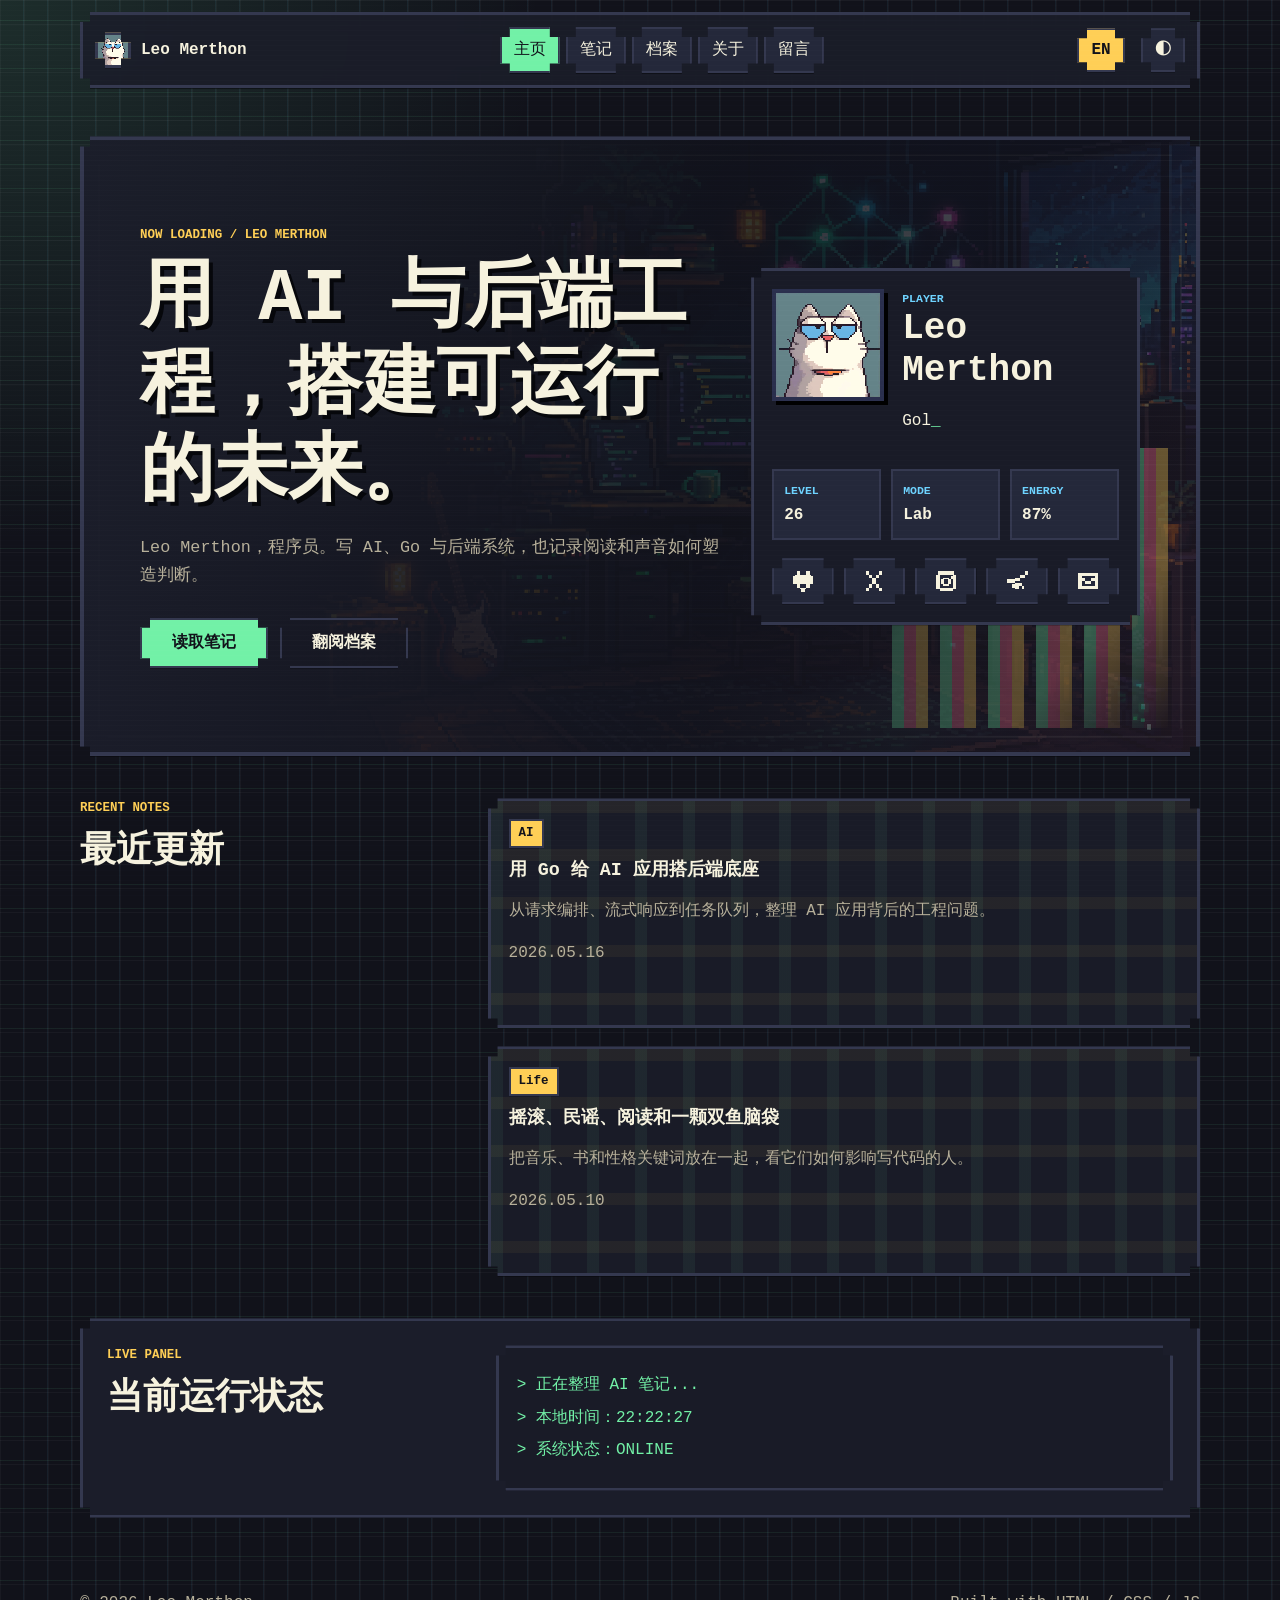
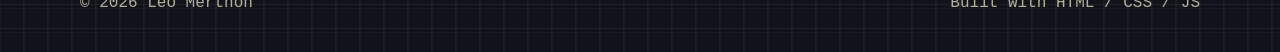
==== commit 7cb26978: "Add mobile hamburger navigation" ====
--- a/index.html
+++ b/index.html
@@ -16,7 +16,10 @@
         <span class="brand-icon"><img src="assets/img/my.jpg" alt=""></span>
         <span>Leo Merthon</span>
       </a>
-      <nav class="main-nav" aria-label="主导航">
+      <button class="menu-button" type="button" data-menu-toggle aria-controls="site-nav" aria-expanded="false" aria-label="打开导航">
+        <span></span><span></span><span></span>
+      </button>
+      <nav class="main-nav" id="site-nav" aria-label="主导航">
         <a href="index.html" data-i18n="nav.home">主页</a>
         <a href="posts.html" data-i18n="nav.notes">笔记</a>
         <a href="archive.html" data-i18n="nav.archive">档案</a>
--- a/assets/css/style.css
+++ b/assets/css/style.css
@@ -164,6 +164,7 @@
 .button,
 .icon-button,
 .lang-button,
+.menu-button,
 .link-button {
   min-height: 40px;
   border: 2px solid var(--line);
@@ -190,6 +191,7 @@
 .main-nav a:hover,
 .button:hover,
 .icon-button:hover,
+.menu-button:hover,
 .chip:hover,
 .link-button:hover {
   transform: translate(2px, 2px);
@@ -201,6 +203,23 @@
   height: 44px;
   padding: 0;
   font-weight: 900;
+}
+
+.menu-button {
+  display: none;
+  width: 44px;
+  height: 44px;
+  padding: 8px;
+  place-items: center;
+  gap: 4px;
+}
+
+.menu-button span {
+  display: block;
+  width: 20px;
+  height: 4px;
+  background: currentColor;
+  box-shadow: 2px 2px 0 var(--shadow);
 }
 
 .lang-button {
@@ -825,7 +844,6 @@
 }
 
 @media (max-width: 900px) {
-  .site-header,
   .hero,
   .two-col,
   .console-strip,
@@ -844,6 +862,7 @@
   }
 
   .lang-button,
+  .menu-button,
   .icon-button {
     justify-self: start;
   }
@@ -859,6 +878,56 @@
   .avatar {
     width: 88px;
     height: 88px;
+  }
+}
+
+@media (max-width: 760px) {
+  main {
+    padding-block: 24px 40px;
+  }
+
+  .site-header {
+    grid-template-columns: minmax(0, 1fr) auto auto auto;
+    gap: 8px;
+    min-height: 0;
+    padding: 10px;
+  }
+
+  .brand {
+    min-width: 0;
+  }
+
+  .brand span:last-child {
+    overflow: hidden;
+    text-overflow: ellipsis;
+    white-space: nowrap;
+  }
+
+  .menu-button {
+    display: grid;
+  }
+
+  .main-nav {
+    grid-column: 1 / -1;
+    display: none;
+    grid-template-columns: repeat(2, minmax(0, 1fr));
+    gap: 8px;
+    margin-top: 4px;
+  }
+
+  .site-header.is-menu-open .main-nav {
+    display: grid;
+  }
+
+  .main-nav a {
+    justify-content: center;
+    min-height: 44px;
+  }
+
+  .lang-button,
+  .icon-button,
+  .menu-button {
+    justify-self: end;
   }
 }
 
@@ -872,12 +941,6 @@
   .hero {
     min-height: auto;
     padding: 22px;
-  }
-
-  .main-nav a {
-    flex: 1 1 calc(33.333% - 6px);
-    justify-content: center;
-    padding-inline: 8px;
   }
 
   .hero-actions .button {
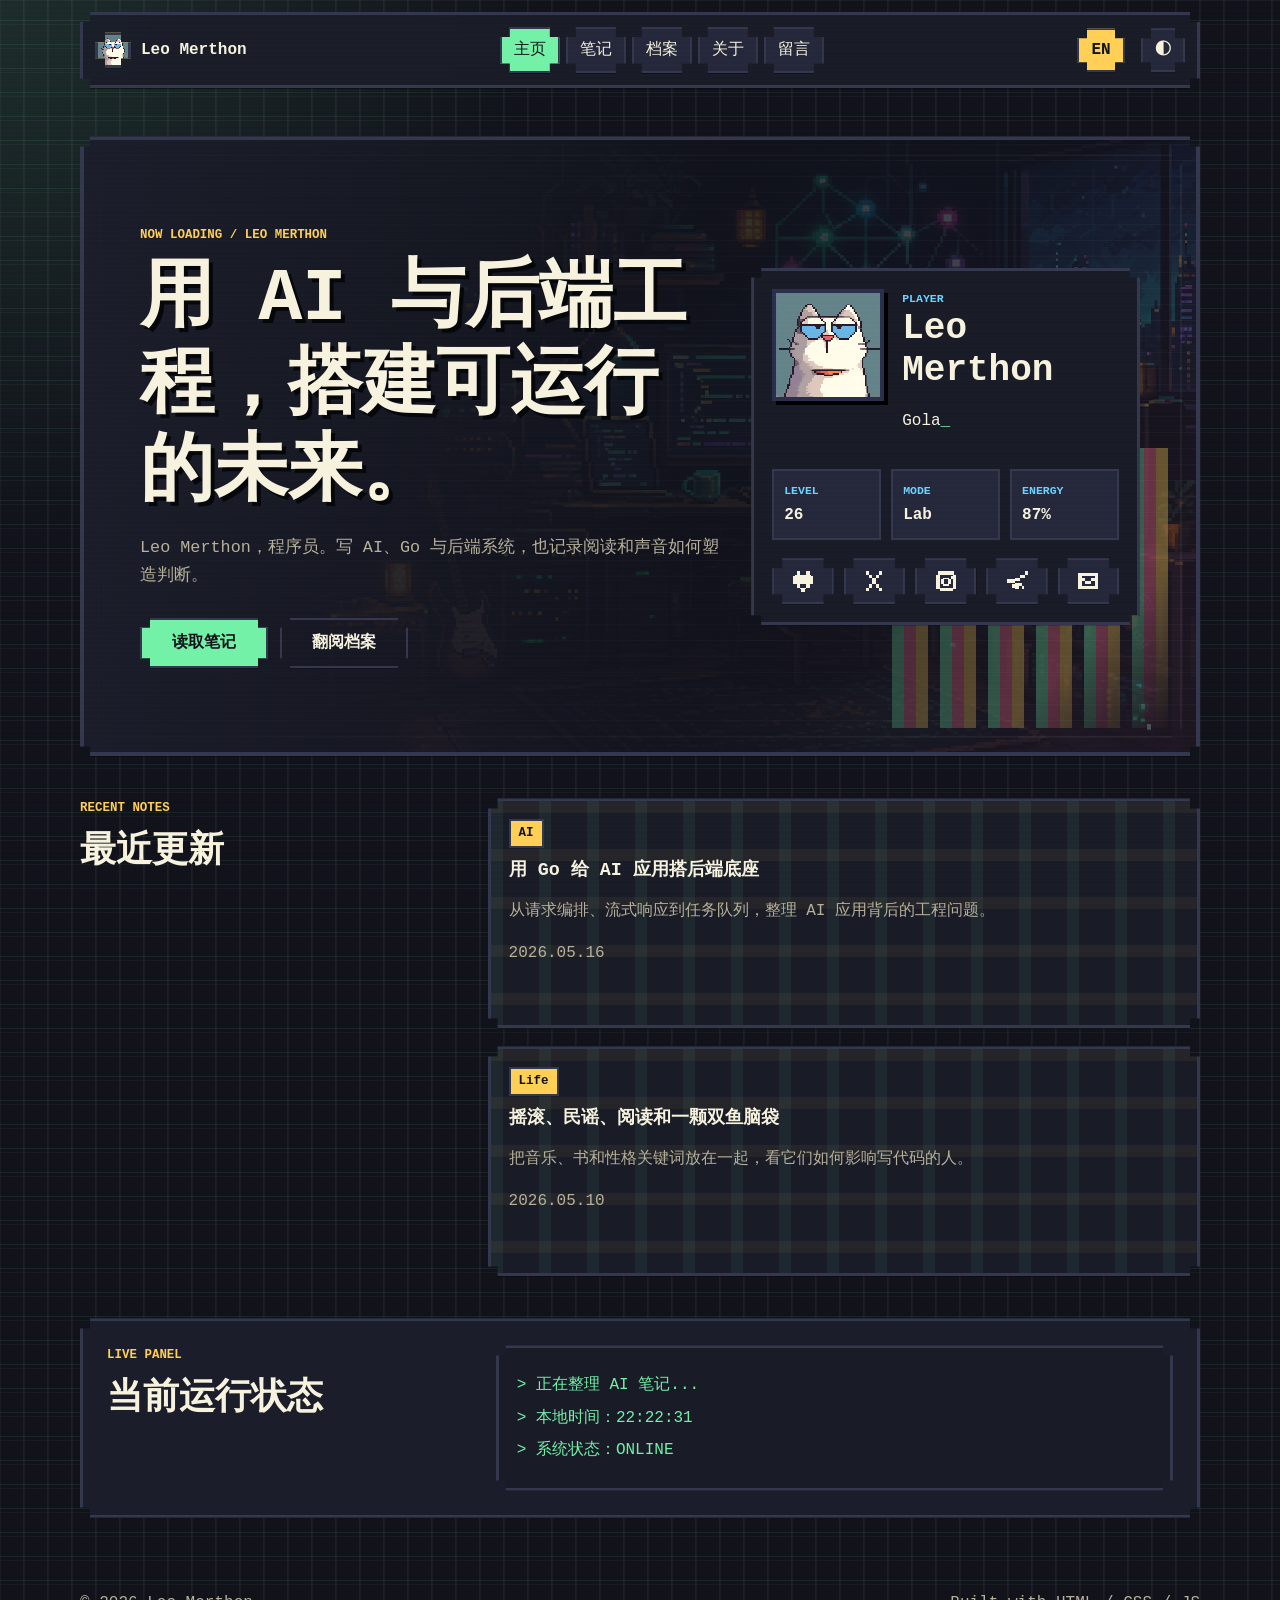
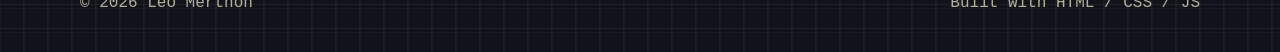
==== commit fe305c54: "Add custom pixel favicon" ====
--- a/index.html
+++ b/index.html
@@ -5,7 +5,7 @@
     <meta name="viewport" content="width=device-width, initial-scale=1">
     <title>Leo Merthon | AI Backend Engineer</title>
     <meta name="description" content="Leo Merthon 的像素风个人网站，记录 AI、Golang、后端工程、阅读和音乐。">
-    <link rel="icon" type="image/jpeg" href="assets/img/my.jpg">
+    <link rel="icon" type="image/svg+xml" href="assets/img/favicon.svg">
     <link rel="apple-touch-icon" href="assets/img/my.jpg">
     <link rel="stylesheet" href="assets/css/style.css">
   </head>
